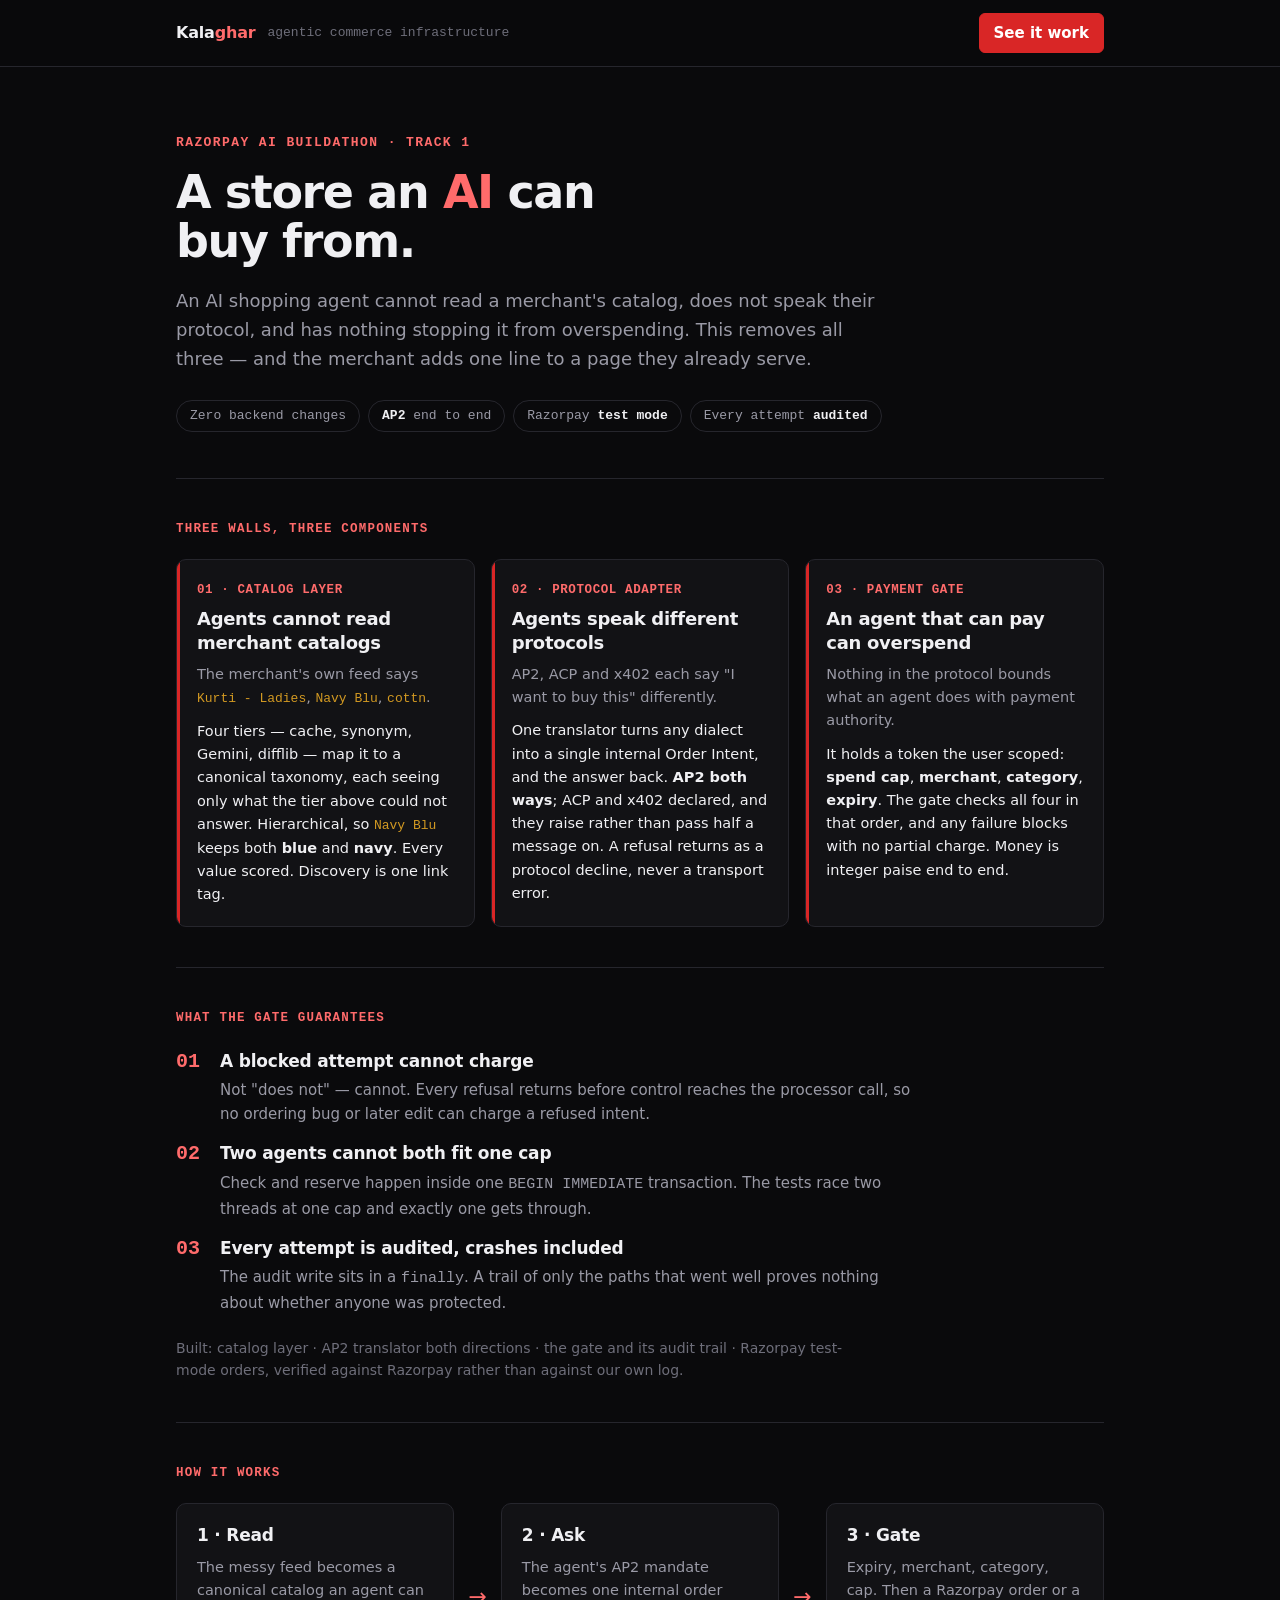
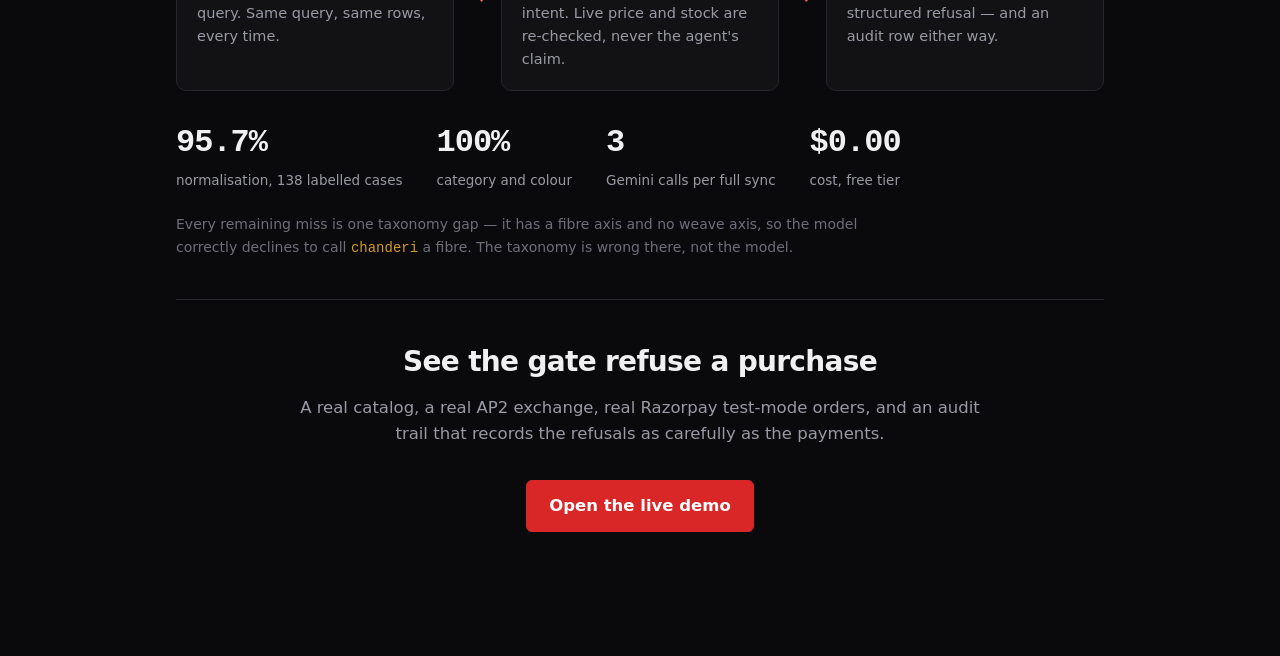
==== ui/index.html @ 002f703c "Landing page and live demo UI for the catalog, adapter and payment gate" ====
<!doctype html>
<meta charset="utf-8">
<meta name="viewport" content="width=device-width, initial-scale=1">
<title>Kalaghar — a store an AI can buy from</title>
<link rel="agent-catalog" href="/.well-known/agent-catalog.json">
<link rel="stylesheet" href="/ui/style.css?v={v}">

<nav>
  <div class="nav-in">
    <span class="brand">Kala<span>ghar</span></span>
    <span class="sub">agentic commerce infrastructure</span>
    <span class="spacer"></span>
    <a class="cta" href="/demo">See it work</a>
  </div>
</nav>

<div class="page">

  <div class="hero">
    <div class="eyebrow">Razorpay AI Buildathon · Track 1</div>
    <h1>A store an <em>AI</em> can buy from.</h1>
    <p class="lede">An AI shopping agent cannot read a merchant's catalog, does not speak
      their protocol, and has nothing stopping it from overspending. This removes all
      three — and the merchant adds one line to a page they already serve.</p>
    <div class="chips">
      <span class="chip">Zero backend changes</span>
      <span class="chip"><b>AP2</b> end to end</span>
      <span class="chip">Razorpay <b>test mode</b></span>
      <span class="chip">Every attempt <b>audited</b></span>
    </div>
  </div>

  <section>
    <div class="kicker">Three walls, three components</div>
    <div class="walls">
      <div class="wall">
        <div class="no">01 · CATALOG LAYER</div>
        <h3>Agents cannot read merchant catalogs</h3>
        <p>The merchant's own feed says <code>Kurti - Ladies</code>,
          <code>Navy Blu</code>, <code>cottn</code>.</p>
        <p class="fix">Four tiers — cache, synonym, Gemini, difflib — map it to a
          canonical taxonomy, each seeing only what the tier above could not answer.
          Hierarchical, so <code>Navy Blu</code> keeps both <b>blue</b> and
          <b>navy</b>. Every value scored. Discovery is one link tag.</p>
      </div>
      <div class="wall">
        <div class="no">02 · PROTOCOL ADAPTER</div>
        <h3>Agents speak different protocols</h3>
        <p>AP2, ACP and x402 each say "I want to buy this" differently.</p>
        <p class="fix">One translator turns any dialect into a single internal Order
          Intent, and the answer back. <b>AP2 both ways</b>; ACP and x402 declared, and
          they raise rather than pass half a message on. A refusal returns as a protocol
          decline, never a transport error.</p>
      </div>
      <div class="wall">
        <div class="no">03 · PAYMENT GATE</div>
        <h3>An agent that can pay can overspend</h3>
        <p>Nothing in the protocol bounds what an agent does with payment authority.</p>
        <p class="fix">It holds a token the user scoped: <b>spend cap</b>,
          <b>merchant</b>, <b>category</b>, <b>expiry</b>. The gate checks all four in
          that order, and any failure blocks with no partial charge. Money is integer
          paise end to end.</p>
      </div>
    </div>
  </section>

  <section>
    <div class="kicker">What the gate guarantees</div>
    <div class="guarantees">
      <div class="g"><div class="mark">01</div><div>
        <h4>A blocked attempt cannot charge</h4>
        <p>Not "does not" — cannot. Every refusal returns before control reaches the
          processor call, so no ordering bug or later edit can charge a refused intent.</p></div></div>
      <div class="g"><div class="mark">02</div><div>
        <h4>Two agents cannot both fit one cap</h4>
        <p>Check and reserve happen inside one <code>BEGIN IMMEDIATE</code> transaction.
          The tests race two threads at one cap and exactly one gets through.</p></div></div>
      <div class="g"><div class="mark">03</div><div>
        <h4>Every attempt is audited, crashes included</h4>
        <p>The audit write sits in a <code>finally</code>. A trail of only the paths that
          went well proves nothing about whether anyone was protected.</p></div></div>
    </div>
    <p class="built">Built: catalog layer · AP2 translator both directions · the gate and
      its audit trail · Razorpay test-mode orders, verified against Razorpay rather than
      against our own log.</p>
  </section>

  <section>
    <div class="kicker">How it works</div>
    <div class="flow">
      <div class="stage">
        <b>1 · Read</b>
        <p>The messy feed becomes a canonical catalog an agent can query. Same query,
          same rows, every time.</p>
      </div>
      <div class="arrow">→</div>
      <div class="stage">
        <b>2 · Ask</b>
        <p>The agent's AP2 mandate becomes one internal order intent. Live price and
          stock are re-checked, never the agent's claim.</p>
      </div>
      <div class="arrow">→</div>
      <div class="stage">
        <b>3 · Gate</b>
        <p>Expiry, merchant, category, cap. Then a Razorpay order or a structured
          refusal — and an audit row either way.</p>
      </div>
    </div>
    <div class="stats">
      <div class="stat"><div class="v">95.7%</div><div class="k">normalisation, 138 labelled cases</div></div>
      <div class="stat"><div class="v">100%</div><div class="k">category and colour</div></div>
      <div class="stat"><div class="v">3</div><div class="k">Gemini calls per full sync</div></div>
      <div class="stat"><div class="v">$0.00</div><div class="k">cost, free tier</div></div>
    </div>
    <p class="built">Every remaining miss is one taxonomy gap — it has a fibre axis and no
      weave axis, so the model correctly declines to call <code>chanderi</code> a fibre.
      The taxonomy is wrong there, not the model.</p>
  </section>

  <section class="closer">
    <h2>See the gate refuse a purchase</h2>
    <p class="say">A real catalog, a real AP2 exchange, real Razorpay test-mode orders,
      and an audit trail that records the refusals as carefully as the payments.</p>
    <a class="cta big" href="/demo">Open the live demo</a>
  </section>

</div>
---- ui/style.css ----
/* One neutral ramp on black, one brand red, two supporting hues. Every tinted
     surface is derived from its hue by the same mix, so the states sit at matched
     contrast instead of hand-picked hexes drifting apart.
     color-mix needs Chrome 111+ / Safari 16.2+. */
  :root {
    --n0: #0a0a0c;  /* canvas             */
    --n1: #121215;  /* panel              */
    --n2: #1a1a1f;  /* raised, row rule   */
    --n3: #26262d;  /* border             */
    --n4: #3a3a44;  /* border, hovered    */
    --n5: #6e6e7a;  /* faint text   3.6:1 */
    --n6: #9a9aa6;  /* secondary    6.4:1 */
    --n7: #f0f0f3;  /* primary     15.6:1 */

    --red:  #ff6b6b;  /* brand + refusal, on panel  6.8:1 */
    --deep: #d92626;  /* solid fills, white on it   4.9:1 */
    --ok:   #3fb950;  /* paid                       7.4:1 */
    --amb:  #d29922;  /* adapter could not read it  7.5:1 */

    --fill: 13%;  /* how much hue is in a tinted surface  */
    --edge: 40%;  /* how much hue is in that surface's edge */

    --mono: ui-monospace, SFMono-Regular, "SF Mono", Menlo, monospace;
  }
  .tint-ok  { color: var(--ok);
    background: color-mix(in oklab, var(--ok) var(--fill), var(--n0));
    border-color: color-mix(in oklab, var(--ok) var(--edge), var(--n0)); }
  .tint-no  { color: var(--red);
    background: color-mix(in oklab, var(--red) var(--fill), var(--n0));
    border-color: color-mix(in oklab, var(--red) var(--edge), var(--n0)); }
  .tint-amb { color: var(--amb);
    background: color-mix(in oklab, var(--amb) var(--fill), var(--n0));
    border-color: color-mix(in oklab, var(--amb) var(--edge), var(--n0)); }

  * { box-sizing: border-box; }
  body { margin: 0; background: var(--n0); color: var(--n7);
         font: 16px/1.6 system-ui, -apple-system, "Segoe UI", sans-serif; }
  .page { max-width: 980px; margin: 0 auto; padding: 0 26px 90px; }
  pre, code, .m { font-family: var(--mono); }
  a { color: var(--red); }

  /* ── nav ─────────────────────────────────────────────────────────────── */
  nav { position: sticky; top: 0; z-index: 5; background: rgba(10,10,12,.86);
        backdrop-filter: blur(8px); border-bottom: 1px solid var(--n3); }
  .nav-in { max-width: 980px; margin: 0 auto; padding: 13px 26px;
            display: flex; align-items: center; gap: 12px; }
  .brand { font-weight: 700; font-size: 16px; letter-spacing: -.2px; }
  .brand span { color: var(--red); }
  .nav-in .sub { color: var(--n5); font-size: 13px; font-family: var(--mono); }
  .spacer { flex: 1; }

  /* ── hero ────────────────────────────────────────────────────────────── */
  .hero { padding: 66px 0 46px; border-bottom: 1px solid var(--n3); }
  .eyebrow { color: var(--red); font-family: var(--mono); font-size: 13px;
             letter-spacing: 1.4px; text-transform: uppercase; font-weight: 600; }
  h1 { margin: 14px 0 0; font-size: 46px; line-height: 1.08; font-weight: 700;
       letter-spacing: -1.4px; max-width: 15ch; }
  h1 em { font-style: normal; color: var(--red); }
  .lede { color: var(--n6); font-size: 18px; line-height: 1.6; max-width: 62ch;
          margin: 20px 0 0; }
  .chips { display: flex; gap: 8px; flex-wrap: wrap; margin-top: 26px; }
  .chip { border: 1px solid var(--n3); border-radius: 100px; padding: 5px 13px;
          font-size: 13px; color: var(--n6); font-family: var(--mono); }
  .chip b { color: var(--n7); font-weight: 600; }

  /* ── sections ────────────────────────────────────────────────────────── */
  section { padding: 40px 0; border-bottom: 1px solid var(--n3); }
  .kicker { color: var(--red); font-family: var(--mono); font-size: 12.5px;
            letter-spacing: 1.2px; text-transform: uppercase; font-weight: 600;
            margin-bottom: 20px; }
  h2 { margin: 0 0 10px; font-size: 28px; font-weight: 650; letter-spacing: -.7px; }
  .say { color: var(--n6); font-size: 16.5px; max-width: 68ch; margin: 0 0 26px; }

  .walls { display: grid; gap: 16px; grid-template-columns: repeat(3, 1fr); }
  .wall { background: var(--n1); border: 1px solid var(--n3); border-radius: 10px;
          padding: 20px; position: relative; overflow: hidden; }
  .wall::before { content: ""; position: absolute; inset: 0 auto 0 0; width: 3px;
                  background: var(--deep); }
  .wall .no { color: var(--red); font-family: var(--mono); font-size: 12.5px;
              font-weight: 600; letter-spacing: .6px; }
  .wall h3 { margin: 7px 0 9px; font-size: 18px; font-weight: 650;
             letter-spacing: -.3px; line-height: 1.3; }
  .wall p { margin: 0 0 10px; color: var(--n6); font-size: 14.5px; line-height: 1.6; }
  .wall p:last-child { margin-bottom: 0; }
  .wall .fix { color: var(--n7); }
  .wall code { color: var(--amb); font-size: 13px; }

  .guarantees { display: grid; gap: 14px; }
  .g { display: grid; grid-template-columns: 30px 1fr; gap: 14px; align-items: start; }
  .g .mark { color: var(--red); font-family: var(--mono); font-size: 20px;
             line-height: 1.35; font-weight: 700; }
  .g h4 { margin: 0 0 3px; font-size: 17px; font-weight: 650; letter-spacing: -.2px; }
  .g p { margin: 0; color: var(--n6); font-size: 15px; max-width: 74ch; }

  .flow { display: grid; grid-template-columns: 1fr auto 1fr auto 1fr; gap: 14px;
          align-items: stretch; }
  .stage { background: var(--n1); border: 1px solid var(--n3); border-radius: 10px;
           padding: 18px 20px; }
  .stage b { display: block; font-size: 17px; font-weight: 650; letter-spacing: -.2px;
             margin-bottom: 7px; }
  .stage p { margin: 0; color: var(--n6); font-size: 14.5px; line-height: 1.6; }
  .arrow { align-self: center; color: var(--red); font-size: 22px; }

  .scope { display: grid; gap: 26px; }
  .scope ul { margin: 0; padding-left: 20px; color: var(--n6); font-size: 15px; }
  .scope li { margin-bottom: 7px; }

  .built { color: var(--n5); font-size: 14px; max-width: 78ch; margin: 22px 0 0; }
  .built code { color: var(--amb); }
  .stats { display: flex; gap: 34px; flex-wrap: wrap; margin-top: 26px; }
  .stat .v { font-size: 32px; font-weight: 700; font-family: var(--mono);
             letter-spacing: -1px; }
  .stat .k { color: var(--n6); font-size: 13.5px; margin-top: 2px; }

  /* ── the live demo ───────────────────────────────────────────────────── */
  .demo-open { padding: 46px 0 8px; border: 0; }
  h3.card-title { margin: 0 0 14px; font-size: 14px; font-weight: 650;
                  letter-spacing: .8px; text-transform: uppercase; color: var(--red); }
  .card { background: var(--n1); border: 1px solid var(--n3); border-radius: 10px;
          padding: 18px 20px; margin-top: 16px; }

  .tagline { display: flex; align-items: center; gap: 14px; flex-wrap: wrap;
             padding: 14px 0; border-bottom: 1px solid var(--n3);
             font-size: 14px; color: var(--n6); }
  .tagline code { color: var(--amb); font-size: 14px; }

  button { background: var(--n2); color: var(--n7); border: 1px solid var(--n3);
           border-radius: 6px; padding: 7px 13px; font: inherit; font-size: 15px;
           cursor: pointer; }
  button:hover { border-color: var(--n4); }
  button.buy { font-family: var(--mono); font-size: 15px; font-weight: 600;
               padding: 6px 13px; border-width: 1px; border-style: solid; }
  button.buy:hover { border-color: var(--ok); }
  .cta { background: var(--deep); border: 1px solid var(--deep); color: #fff;
         font-weight: 600; border-radius: 6px; padding: 7px 14px; font-size: 15px;
         text-decoration: none; display: inline-block; cursor: pointer;
         font-family: inherit; }
  .cta:hover { background: #ef3131; border-color: #ef3131; }
  .cta.big { padding: 12px 22px; font-size: 16.5px; margin-top: 6px; }
  .back { color: var(--n6); font-size: 14px; text-decoration: none; }
  .back:hover { color: var(--n7); }
  .closer { text-align: center; border-bottom: 0; }
  .closer .say { margin-left: auto; margin-right: auto; }
  input, select { background: var(--n0); color: var(--n7); border: 1px solid var(--n3);
                  border-radius: 6px; padding: 7px 9px; font: inherit; font-size: 15px; }
  input:focus, select:focus, button:focus-visible, a:focus-visible {
                  outline: 2px solid var(--red); outline-offset: 1px; }
  input[type=number] { width: 96px; }
  label { color: var(--n6); font-size: 14px; }
  .row { display: flex; gap: 10px; align-items: center; flex-wrap: wrap; }

  .headline { font-size: 26px; font-weight: 650; font-family: var(--mono);
              letter-spacing: -.5px; margin-top: 14px; }
  .headline .of { color: var(--n6); font-size: 16px; font-weight: 400;
                  letter-spacing: 0; margin-left: 8px; }
  .facts { color: var(--n6); font-size: 14px; font-family: var(--mono); margin-top: 8px; }
  .facts b { color: var(--n7); font-weight: 600; }
  .facts .sep { color: var(--n4); margin: 0 8px; }
  .bar { height: 6px; background: var(--n0); border-radius: 3px; overflow: hidden;
         margin-top: 12px; }
  .bar > div { height: 100%; background: var(--ok); transition: width .2s; }
  .bar.full > div { background: var(--red); }

  .hint { color: var(--n6); font-size: 14px; margin: 0 0 14px; }
  .url { color: var(--n5); font-size: 13px; font-family: var(--mono);
         margin: 14px 0 6px; overflow-x: auto; white-space: nowrap; }
  .prod { padding: 14px 0; border-top: 1px solid var(--n3); }
  .prod:first-of-type { border-top: 0; }
  .prod .name { font-weight: 600; font-size: 17px; }
  .norm { font-family: var(--mono); font-size: 14px; color: var(--n5); margin: 5px 0 10px; }
  .norm .raw { color: var(--amb); }
  .norm .can { color: var(--n7); font-weight: 600; }
  .norm .sep { color: var(--n4); margin: 0 8px; }
  .flag { border-width: 1px; border-style: solid; border-radius: 3px; padding: 1px 5px;
          margin-left: 5px; font-size: 12px; }
  .oos { font-family: var(--mono); font-size: 15px; color: var(--n5); }

  .banner { border-width: 1px; border-style: solid; border-radius: 8px;
            padding: 15px 17px; font-size: 16px; }
  .banner b { display: block; font-size: 22px; font-weight: 700; letter-spacing: -.4px;
              margin-bottom: 5px; }
  .banner .det { color: var(--n6); font-family: var(--mono); font-size: 13px;
                 margin-top: 7px; line-height: 1.5; }
  details { margin-top: 14px; }
  summary { color: var(--n6); font-size: 14px; cursor: pointer; }
  summary:hover { color: var(--n7); }
  .wire { display: grid; grid-template-columns: 1fr 1fr; gap: 12px; margin-top: 11px; }
  /* a grid item's default min-width is its content, so a long JSON line pushes the
     column wider than the card instead of scrolling inside it */
  .wire > div { min-width: 0; display: flex; flex-direction: column; }
  .wire pre { flex: 1; }
  .wire h3 { margin: 0 0 6px; font-size: 12.5px; color: var(--n6); font-weight: 600;
             text-transform: uppercase; letter-spacing: .5px; }
  pre { background: var(--n0); border: 1px solid var(--n3); border-radius: 6px;
        padding: 11px 13px; overflow: auto; margin: 0; max-height: 300px;
        font-size: 12.5px; line-height: 1.5; color: var(--n6); }

  table { width: 100%; border-collapse: collapse; font-size: 14px; }
  th { text-align: left; color: var(--n6); font-weight: 600; padding: 5px 9px 9px;
       border-bottom: 1px solid var(--n3); font-size: 12.5px; letter-spacing: .5px;
       text-transform: uppercase; }
  td { padding: 8px 9px; border-bottom: 1px solid var(--n2); font-family: var(--mono);
       color: var(--n7); }
  td.name { font-family: inherit; font-size: 15px; }
  td.reason { font-family: inherit; font-size: 14px; }
  td.dec { font-weight: 650; }
  td.right { text-align: right; }
  tr.completed td.dec { color: var(--ok); }
  tr.blocked td.dec, tr.blocked td.reason { color: var(--red); }
  tr.error td.dec { color: var(--amb); }
  .none { color: var(--n5); }
  .scope-toggle { display: inline-block; margin-bottom: 14px; }
  .note { color: var(--n5); font-size: 13px; }
  .tallies { display: flex; gap: 10px; flex-wrap: wrap; margin: 0 0 16px; }
  .tally { border: 1px solid var(--n3); border-radius: 6px; padding: 7px 13px;
           font-size: 14px; color: var(--n6); }
  .tally b { color: var(--n7); font-weight: 700; font-size: 16px; margin-right: 4px; }
  td.when { color: var(--n5); font-size: 13px; white-space: nowrap; }
  tr.blocked td:first-child { box-shadow: inset 3px 0 0 var(--red); }
  tr.completed td:first-child { box-shadow: inset 3px 0 0 var(--ok); }
  td:first-child { padding-left: 13px; }
  .empty { color: var(--n6); font-size: 15px; }

  @media (max-width: 820px) {
    h1 { font-size: 34px; }
    .walls, .wire { grid-template-columns: 1fr; }
    .flow { grid-template-columns: 1fr; }
    .arrow { transform: rotate(90deg); }
  }
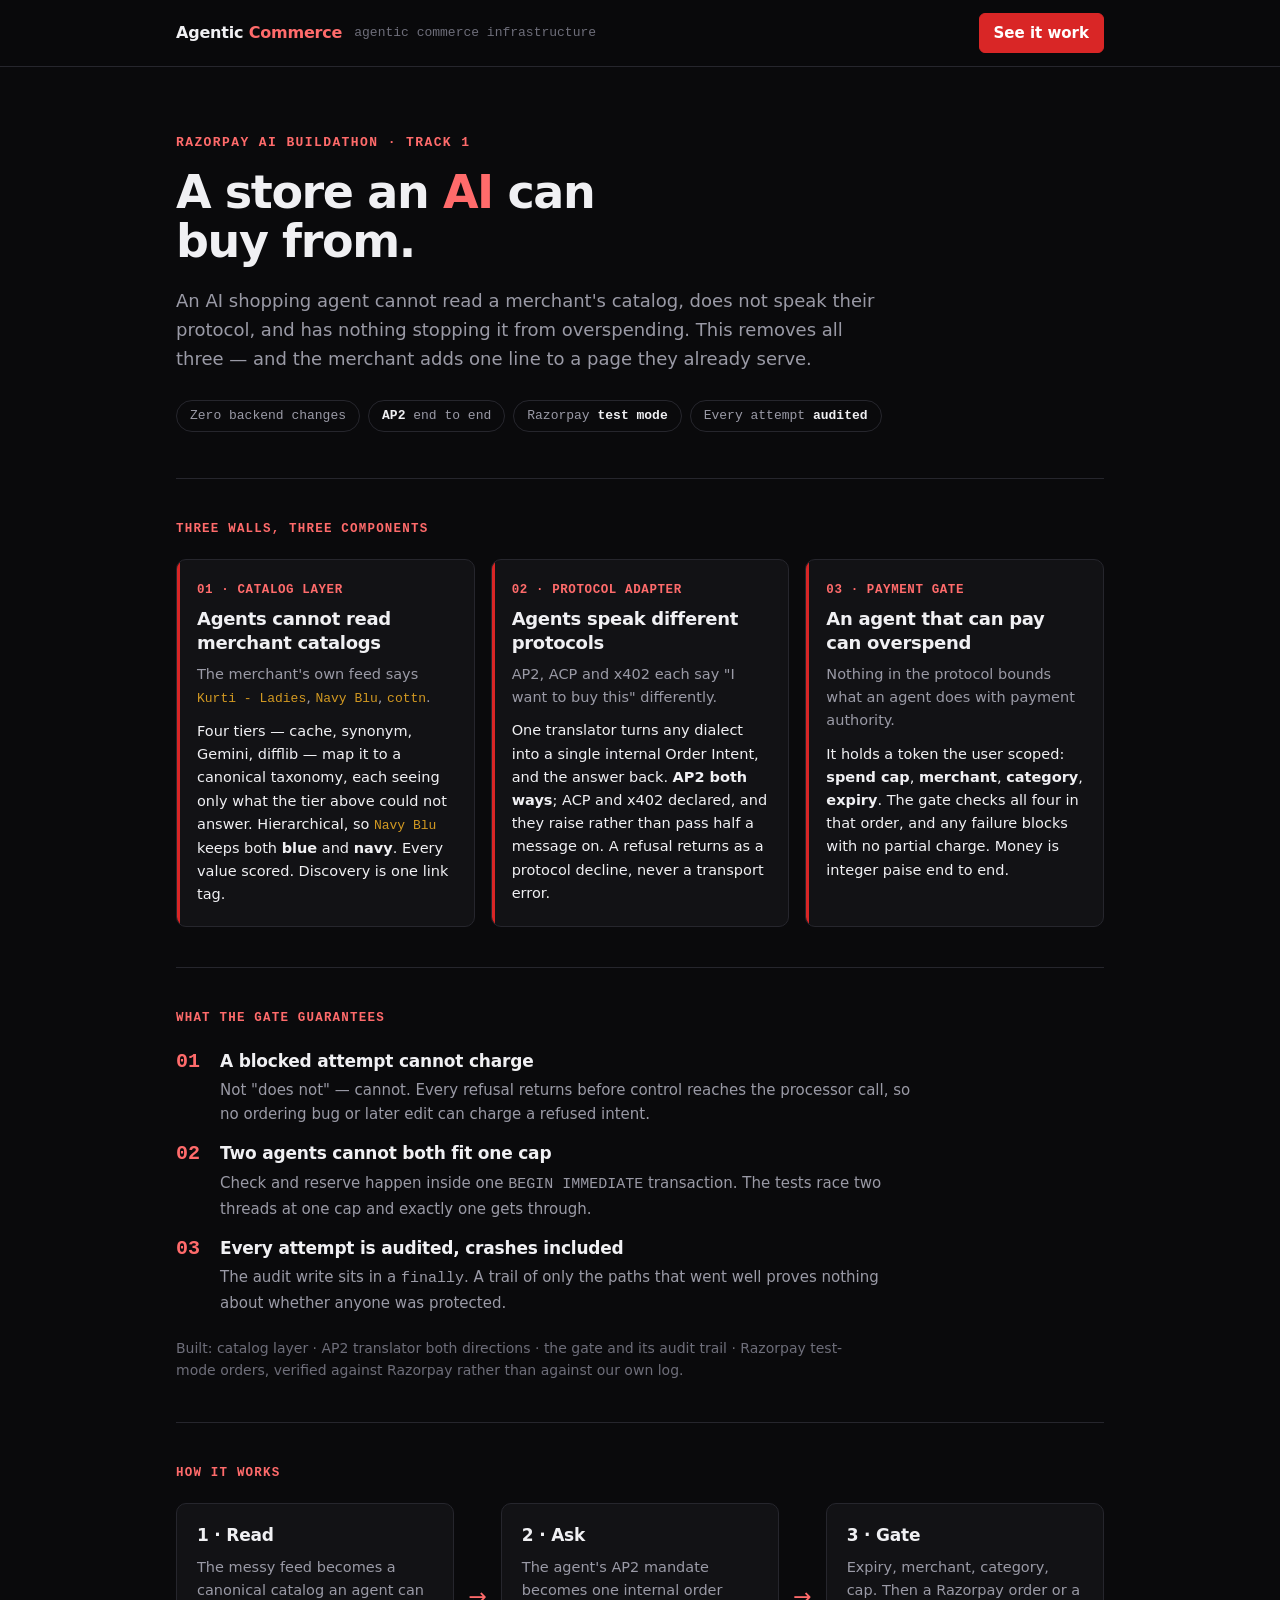
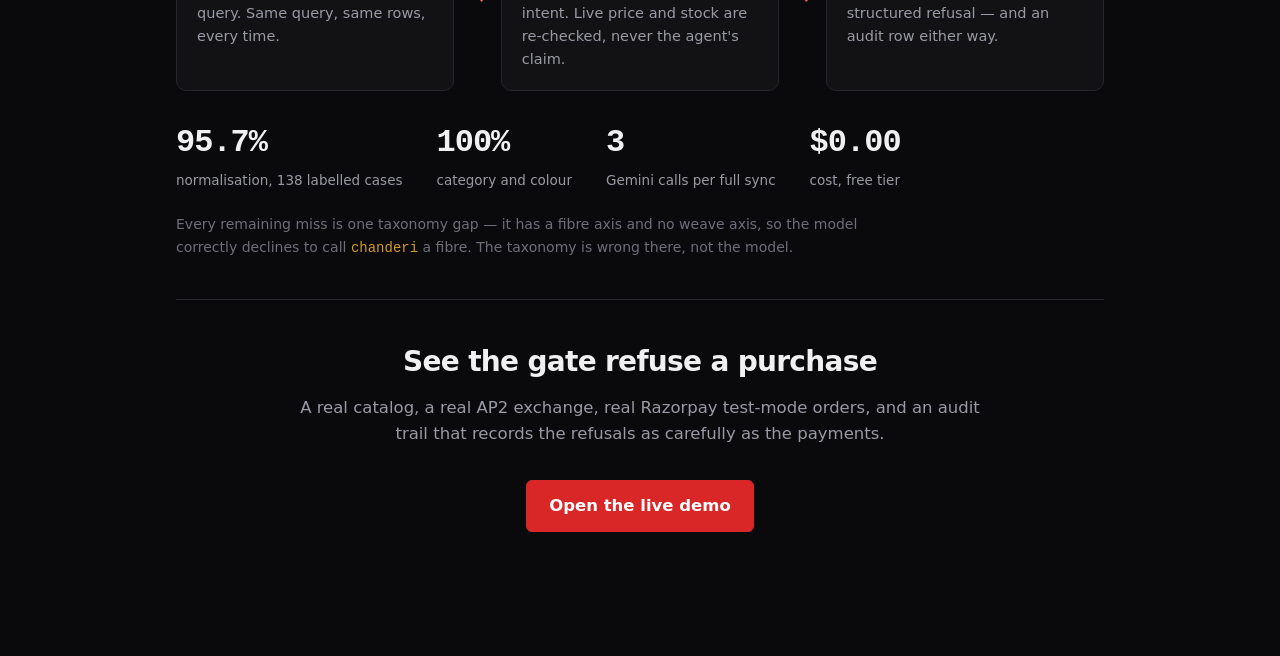
==== commit 9a62de5f: "UI change: rename the store to Agentic Commerce" ====
--- a/ui/index.html
+++ b/ui/index.html
@@ -1,13 +1,13 @@
 <!doctype html>
 <meta charset="utf-8">
 <meta name="viewport" content="width=device-width, initial-scale=1">
-<title>Kalaghar — a store an AI can buy from</title>
+<title>Agentic Commerce — a store an AI can buy from</title>
 <link rel="agent-catalog" href="/.well-known/agent-catalog.json">
 <link rel="stylesheet" href="/ui/style.css?v={v}">
 
 <nav>
   <div class="nav-in">
-    <span class="brand">Kala<span>ghar</span></span>
+    <span class="brand">Agentic <span>Commerce</span></span>
     <span class="sub">agentic commerce infrastructure</span>
     <span class="spacer"></span>
     <a class="cta" href="/demo">See it work</a>
